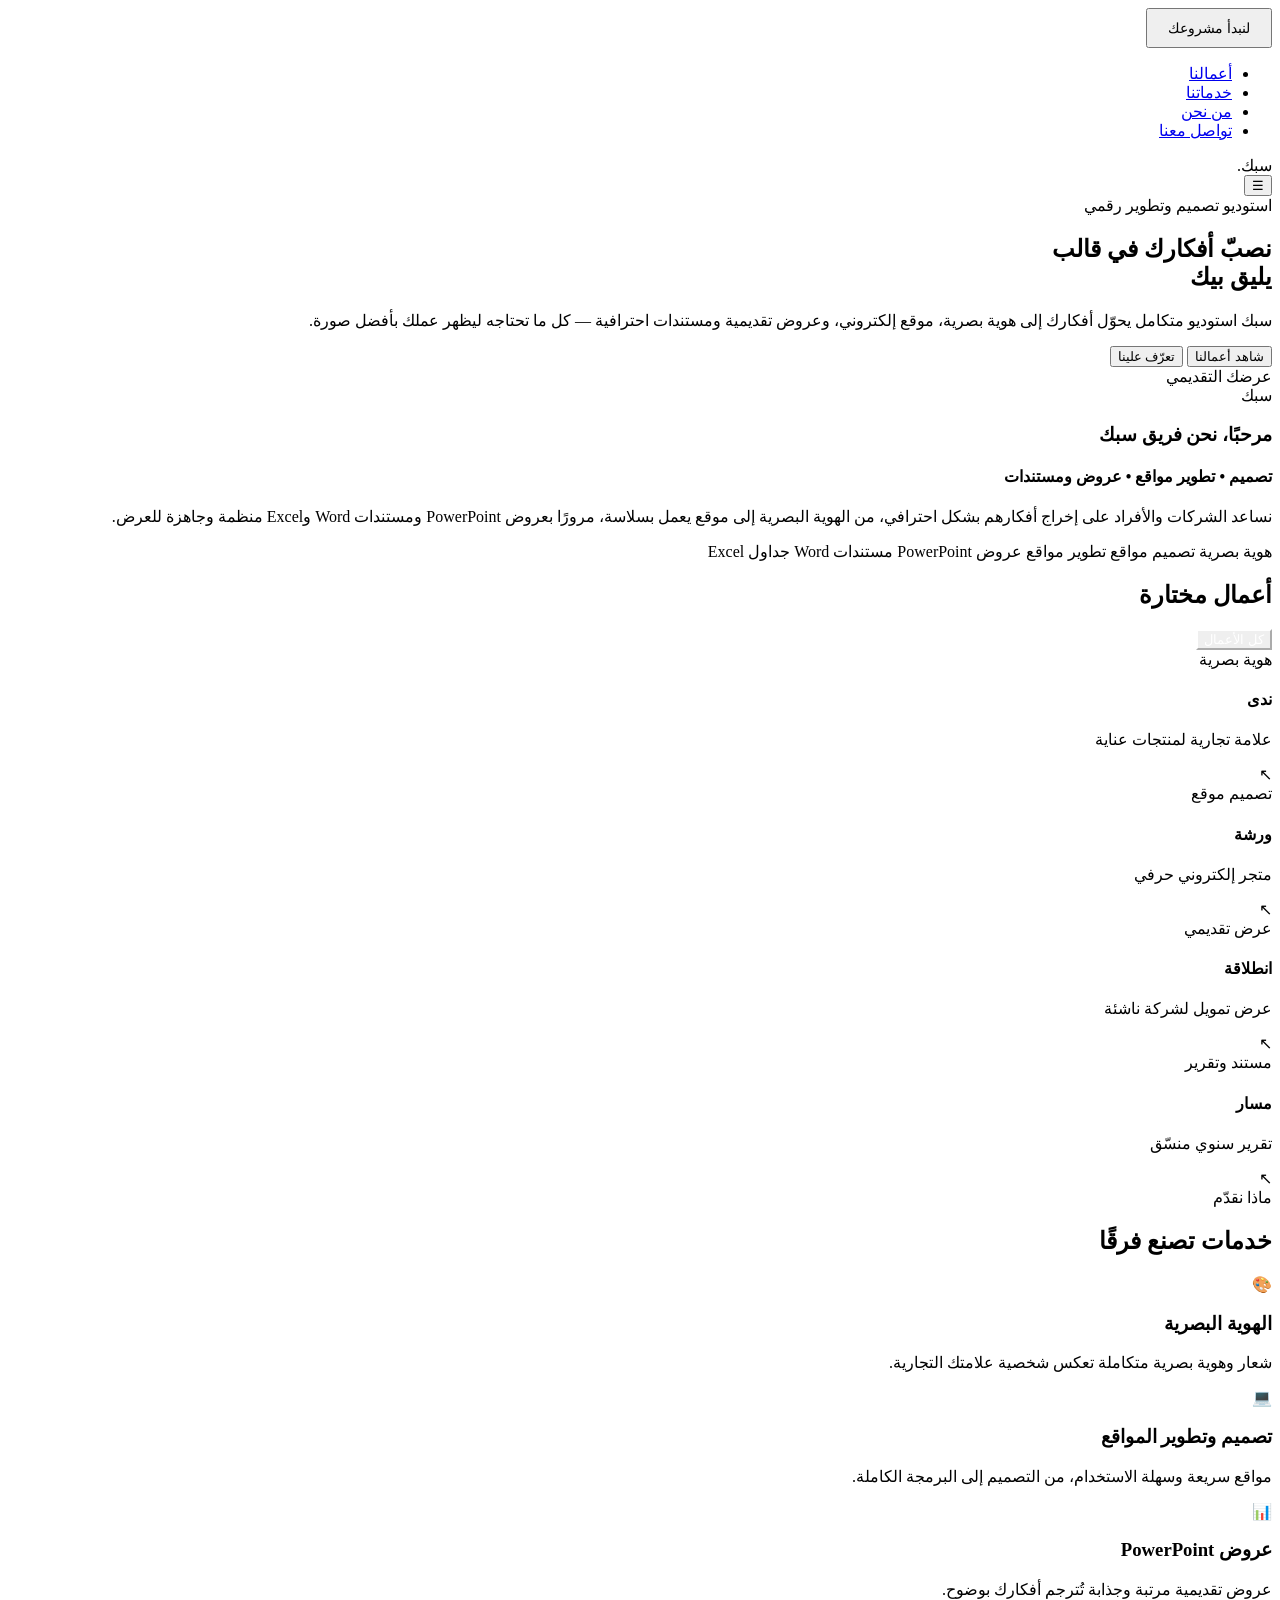
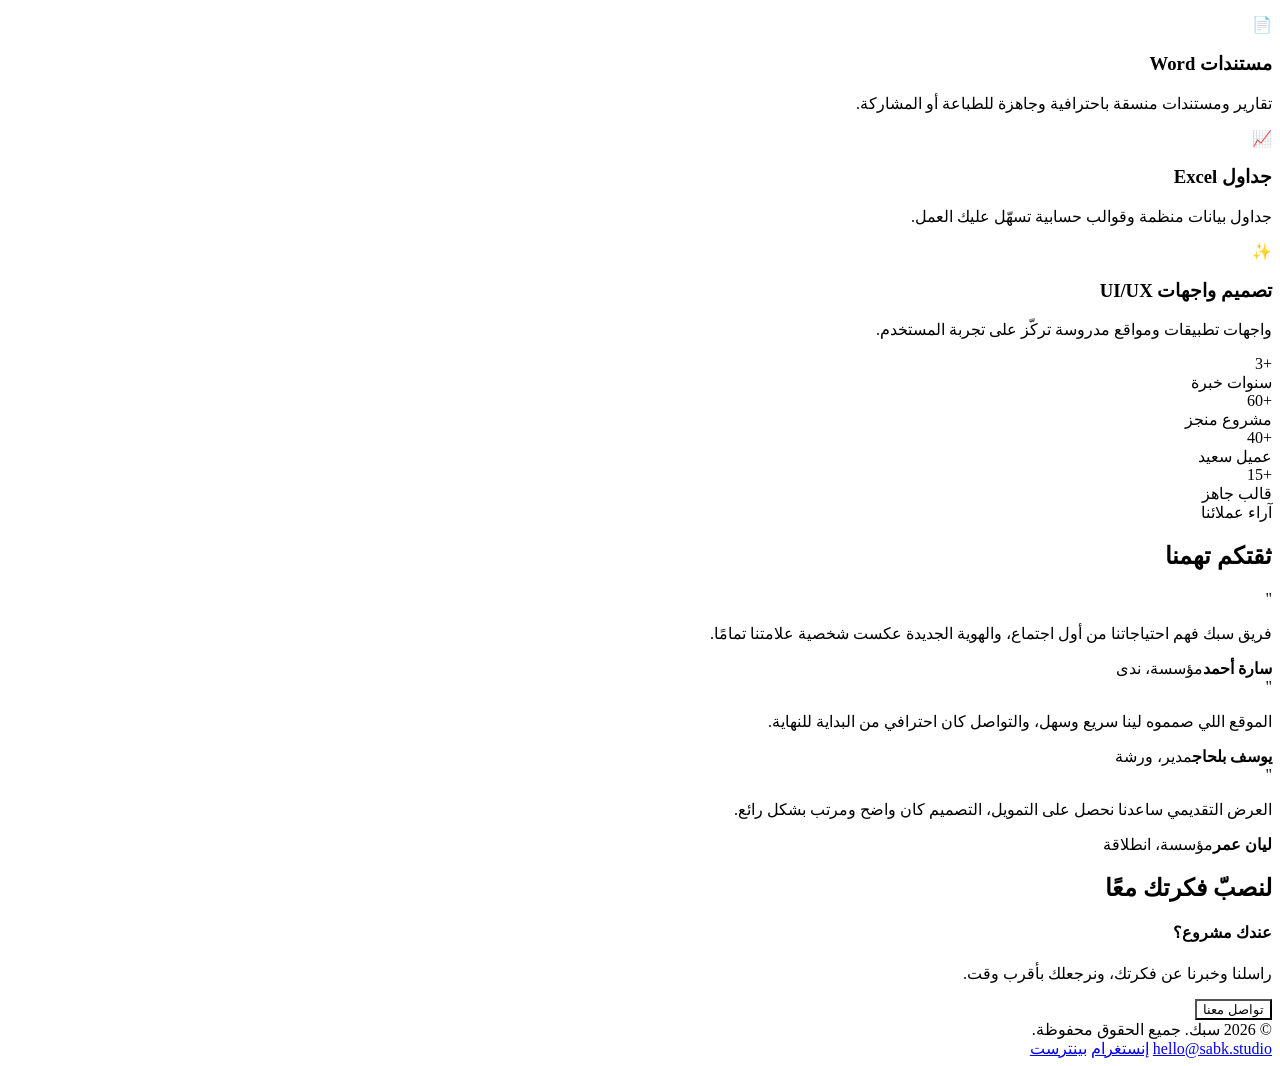
==== SABK_Website/index.html @ c0494e37 "DANA DANAAA DAYNIIIIII" ====
<!DOCTYPE html>
<html lang="ar" dir="rtl">

<head>
  <meta charset="UTF-8">
  <meta name="viewport" content="width=device-width, initial-scale=1.0">
  <title>سبك | استوديو تصميم وتطوير</title>
  <link rel="preconnect" href="https://fonts.googleapis.com">
  <link rel="preconnect" href="https://fonts.gstatic.com" crossorigin>
  <link
    href="https://fonts.googleapis.com/css2?family=Changa:wght@500;600;700;800&family=Cairo:wght@300;400;500;600;700&display=swap"
    rel="stylesheet">

</head>

<body>

  <header>
    <nav>
      <button class="cta-btn" style="font-size:.85rem;padding:10px 20px;">لنبدأ مشروعك</button>
      <ul class="nav-links">
        <li><a href="#work">أعمالنا</a></li>
        <li><a href="#services">خدماتنا</a></li>
        <li><a href="#about">من نحن</a></li>
        <li><a href="#contact">تواصل معنا</a></li>
      </ul>
      <div class="logo">سبك<span>.</span></div>
      <button class="menu-toggle">☰</button>
    </nav>
  </header>

  <section class="hero">
    <div class="blob-pink"></div>
    <div class="blob-peach"></div>
    <div class="wrap hero-grid">
      <div>
        <span class="eyebrow-badge">استوديو تصميم وتطوير رقمي</span>
        <h1>نصبّ أفكارك في <span class="accent">قالب</span><br>يليق <span class="script">بيك</span></h1>
        <p class="lead">سبك استوديو متكامل يحوّل أفكارك إلى هوية بصرية، موقع إلكتروني، وعروض تقديمية ومستندات احترافية —
          كل ما تحتاجه ليظهر عملك بأفضل صورة.</p>
        <div class="hero-actions">
          <button class="cta-btn">شاهد أعمالنا</button>
          <button class="cta-btn outline">تعرّف علينا</button>
        </div>
      </div>
      <div class="hero-visual">
        <div class="stage-blob"></div>
        <div class="mock-card mock-web">
          <div class="bar"><span></span><span></span><span></span></div>
          <div class="line w1"></div>
          <div class="line w2"></div>
          <div class="block"></div>
        </div>
        <div class="mock-card mock-ppt">
          <div class="top"></div>
          <div class="body">
            <div class="title">عرضك التقديمي</div>
            <div class="dot-row"><span></span><span></span><span></span></div>
          </div>
        </div>
        <div class="mock-card mock-doc">
          <div class="icon"></div>
          <div class="line" style="width:90%"></div>
          <div class="line" style="width:60%"></div>
          <div class="line" style="width:75%"></div>
        </div>
      </div>
    </div>
  </section>

  <div class="wrap">
    <div class="intro" id="about">
      <div class="intro-visual"><span class="word">سبك</span></div>
      <div class="intro-content">
        <h3>مرحبًا، نحن فريق سبك</h3>
        <h4>تصميم • تطوير مواقع • عروض ومستندات</h4>
        <p>نساعد الشركات والأفراد على إخراج أفكارهم بشكل احترافي، من الهوية البصرية إلى موقع يعمل بسلاسة، مرورًا بعروض
          PowerPoint ومستندات Word وExcel منظمة وجاهزة للعرض.</p>
        <div class="service-tags">
          <span>هوية بصرية</span>
          <span>تصميم مواقع</span>
          <span>تطوير مواقع</span>
          <span>عروض PowerPoint</span>
          <span>مستندات Word</span>
          <span>جداول Excel</span>
        </div>
      </div>
    </div>
  </div>

  <section class="wrap" id="work">
    <div class="work">
      <div class="work-head">
        <h2>أعمال مختارة</h2>
        <button class="cta-btn outline" style="border-color:#fff;color:#fff;">كل الأعمال</button>
      </div>
      <div class="work-grid">
        <div class="work-card">
          <div class="swatch s1"></div>
          <span class="tag">هوية بصرية</span>
          <h4>ندى</h4>
          <p>علامة تجارية لمنتجات عناية</p>
          <div class="arrow-btn">↖</div>
        </div>
        <div class="work-card">
          <div class="swatch s2"></div>
          <span class="tag">تصميم موقع</span>
          <h4>ورشة</h4>
          <p>متجر إلكتروني حرفي</p>
          <div class="arrow-btn">↖</div>
        </div>
        <div class="work-card">
          <div class="swatch s3"></div>
          <span class="tag">عرض تقديمي</span>
          <h4>انطلاقة</h4>
          <p>عرض تمويل لشركة ناشئة</p>
          <div class="arrow-btn">↖</div>
        </div>
        <div class="work-card">
          <div class="swatch s4"></div>
          <span class="tag">مستند وتقرير</span>
          <h4>مسار</h4>
          <p>تقرير سنوي منسّق</p>
          <div class="arrow-btn">↖</div>
        </div>
      </div>
    </div>
  </section>

  <section class="services wrap" id="services">
    <div class="section-head">
      <span class="kicker">ماذا نقدّم</span>
      <h2>خدمات تصنع فرقًا</h2>
    </div>
    <div class="services-grid">
      <div class="service-card">
        <div class="service-icon">🎨</div>
        <h3>الهوية البصرية</h3>
        <p>شعار وهوية بصرية متكاملة تعكس شخصية علامتك التجارية.</p>
      </div>
      <div class="service-card">
        <div class="service-icon">💻</div>
        <h3>تصميم وتطوير المواقع</h3>
        <p>مواقع سريعة وسهلة الاستخدام، من التصميم إلى البرمجة الكاملة.</p>
      </div>
      <div class="service-card">
        <div class="service-icon">📊</div>
        <h3>عروض PowerPoint</h3>
        <p>عروض تقديمية مرتبة وجذابة تُترجم أفكارك بوضوح.</p>
      </div>
      <div class="service-card">
        <div class="service-icon">📄</div>
        <h3>مستندات Word</h3>
        <p>تقارير ومستندات منسقة باحترافية وجاهزة للطباعة أو المشاركة.</p>
      </div>
      <div class="service-card">
        <div class="service-icon">📈</div>
        <h3>جداول Excel</h3>
        <p>جداول بيانات منظمة وقوالب حسابية تسهّل عليك العمل.</p>
      </div>
      <div class="service-card">
        <div class="service-icon">✨</div>
        <h3>تصميم واجهات UI/UX</h3>
        <p>واجهات تطبيقات ومواقع مدروسة تركّز على تجربة المستخدم.</p>
      </div>
    </div>
  </section>

  <section class="stats wrap">
    <div class="stats-grid">
      <div class="stat-box">
        <div class="num">+3</div>
        <div class="label">سنوات خبرة</div>
      </div>
      <div class="stat-box">
        <div class="num">+60</div>
        <div class="label">مشروع منجز</div>
      </div>
      <div class="stat-box">
        <div class="num">+40</div>
        <div class="label">عميل سعيد</div>
      </div>
      <div class="stat-box">
        <div class="num">+15</div>
        <div class="label">قالب جاهز</div>
      </div>
    </div>
  </section>

  <section class="testimonials wrap">
    <div class="section-head">
      <span class="kicker">آراء عملائنا</span>
      <h2>ثقتكم تهمنا</h2>
    </div>
    <div class="test-grid">
      <div class="test-card">
        <div class="quote-mark">"</div>
        <p>فريق سبك فهم احتياجاتنا من أول اجتماع، والهوية الجديدة عكست شخصية علامتنا تمامًا.</p>
        <div class="test-person">
          <div class="test-avatar" style="background:var(--peach);"></div>
          <div><strong>سارة أحمد</strong><span>مؤسسة، ندى</span></div>
        </div>
      </div>
      <div class="test-card">
        <div class="quote-mark">"</div>
        <p>الموقع اللي صمموه لينا سريع وسهل، والتواصل كان احترافي من البداية للنهاية.</p>
        <div class="test-person">
          <div class="test-avatar" style="background:var(--pink-soft);"></div>
          <div><strong>يوسف بلحاج</strong><span>مدير، ورشة</span></div>
        </div>
      </div>
      <div class="test-card">
        <div class="quote-mark">"</div>
        <p>العرض التقديمي ساعدنا نحصل على التمويل، التصميم كان واضح ومرتب بشكل رائع.</p>
        <div class="test-person">
          <div class="test-avatar" style="background:var(--peach);"></div>
          <div><strong>ليان عمر</strong><span>مؤسسة، انطلاقة</span></div>
        </div>
      </div>
    </div>
  </section>

  <footer id="contact">
    <div class="footer-top">
      <h2>لنصبّ فكرتك <span class="script">معًا</span></h2>
      <div class="footer-form">
        <h4>عندك مشروع؟</h4>
        <p>راسلنا وخبرنا عن فكرتك، ونرجعلك بأقرب وقت.</p>
        <button class="cta-btn" style="background:#fff;color:var(--pink);">تواصل معنا</button>
      </div>
    </div>
    <div class="footer-bottom">
      <span>© 2026 سبك. جميع الحقوق محفوظة.</span>
      <div class="footer-links">
        <a href="#">hello@sabk.studio</a>
        <a href="#">إنستغرام</a>
        <a href="#">بينترست</a>
      </div>
    </div>
  </footer>

</body>

</html>
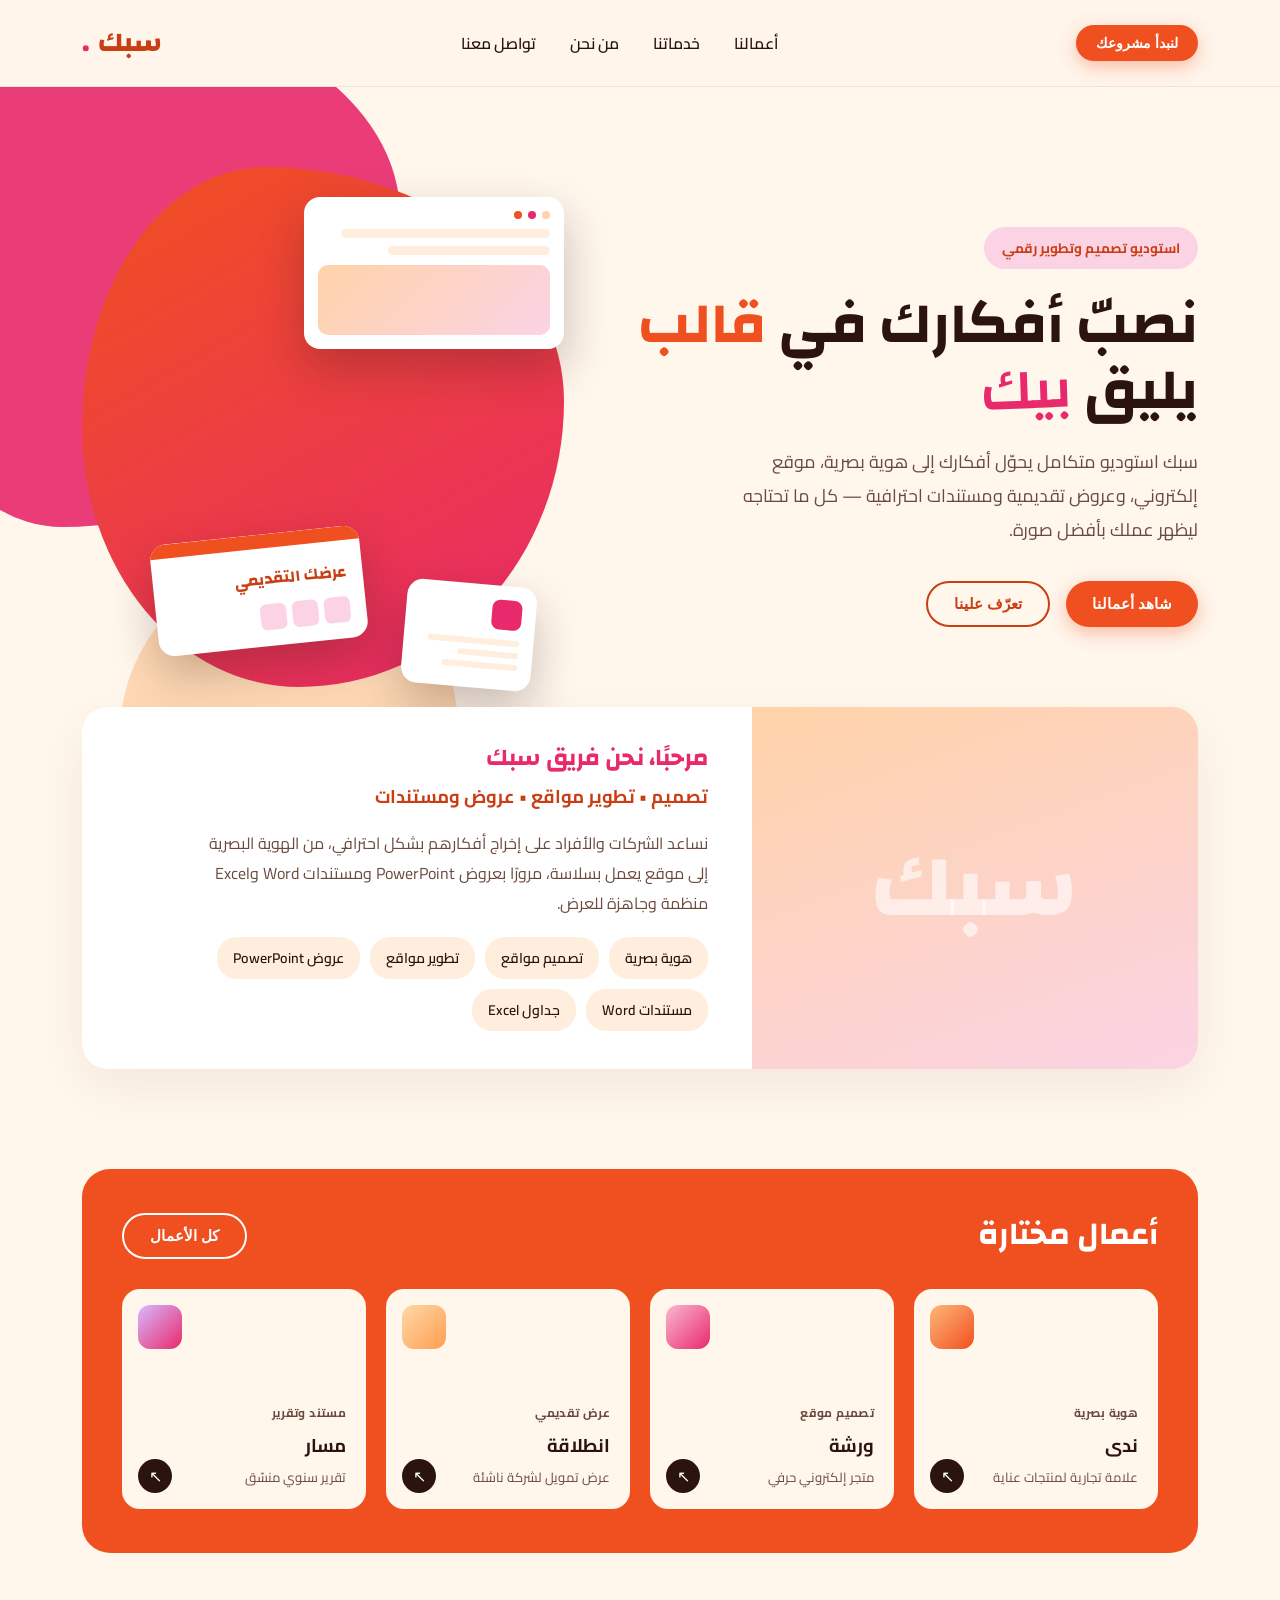
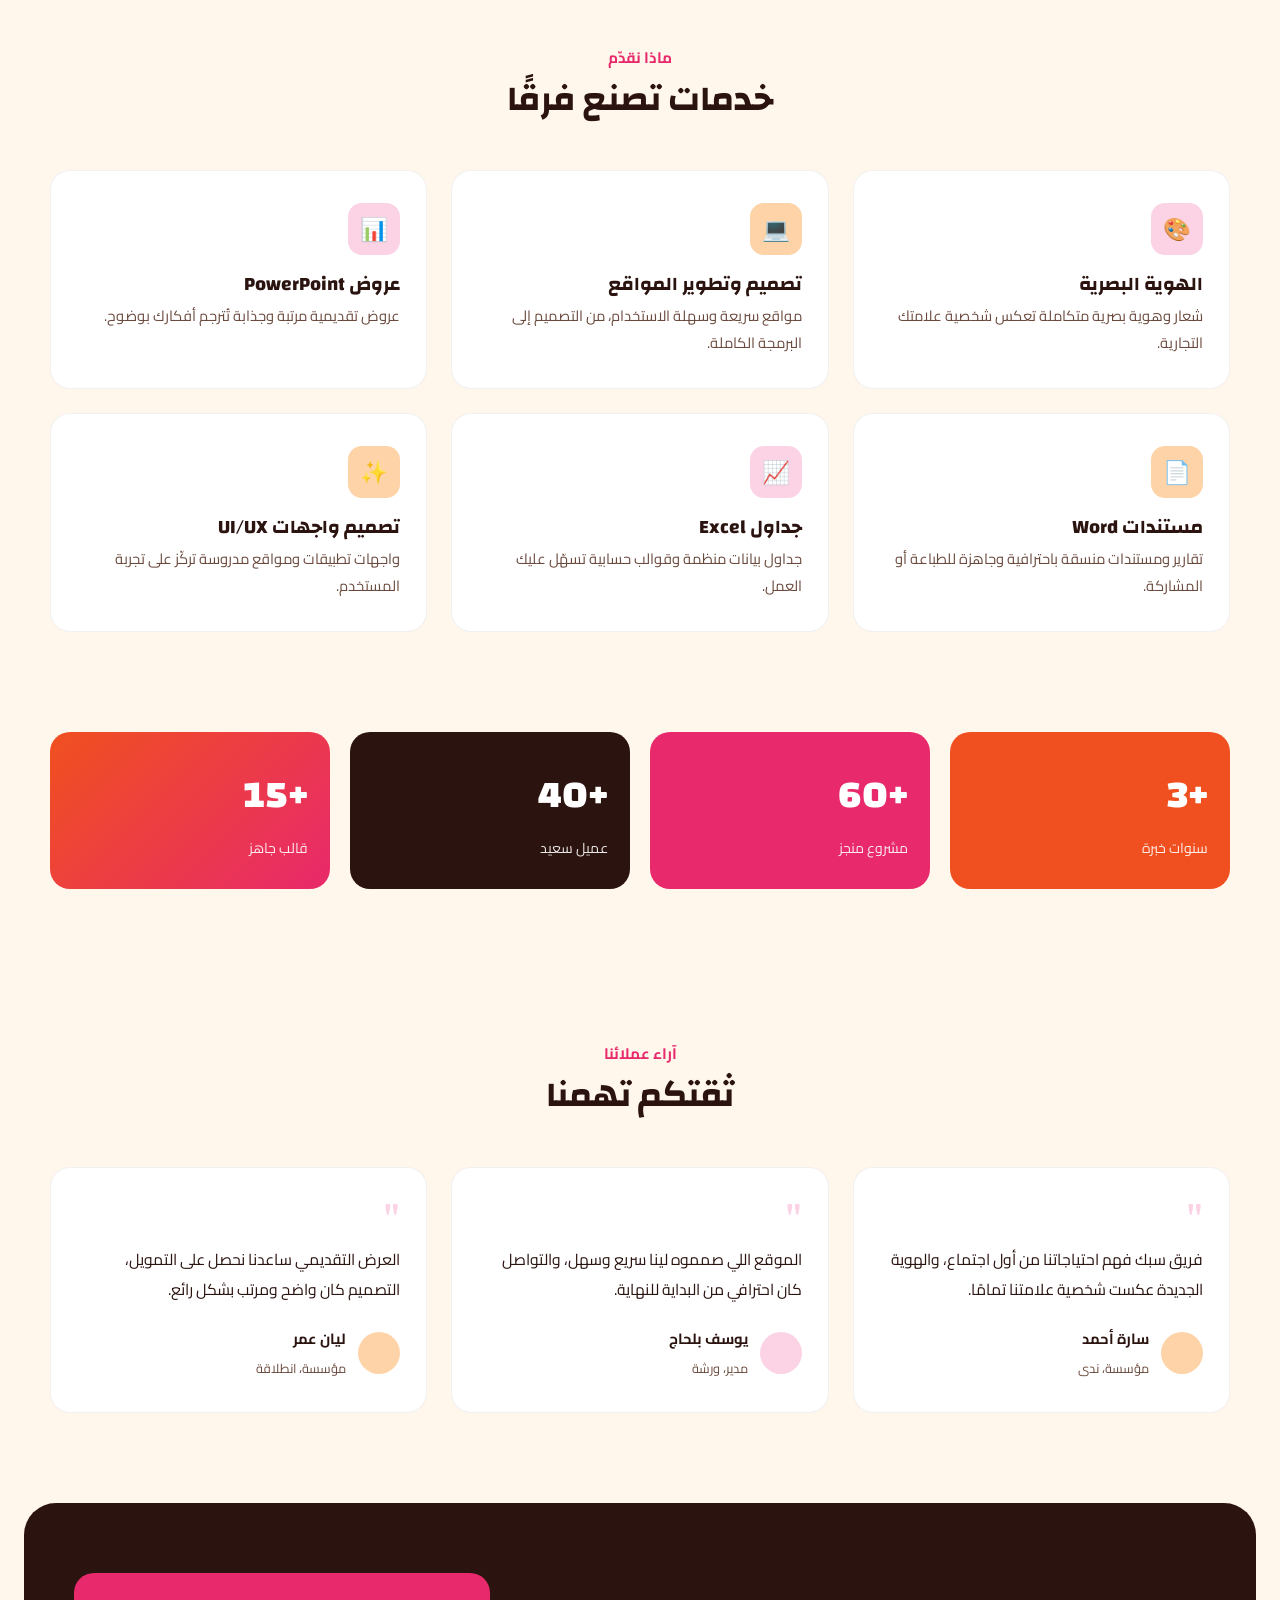
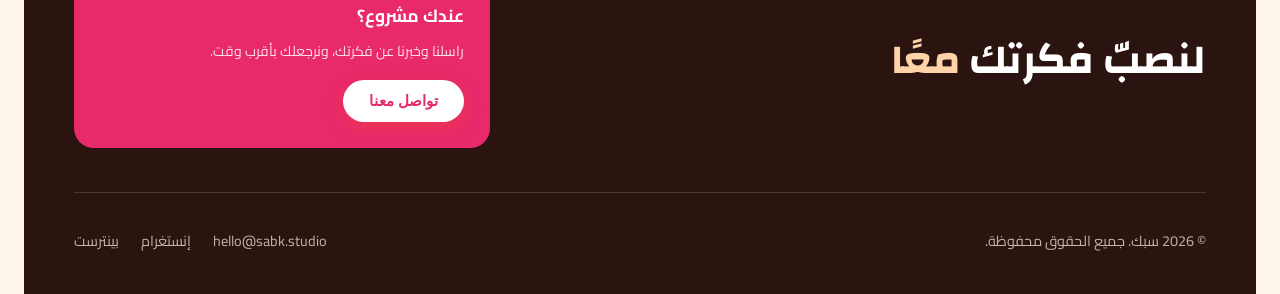
==== commit 2c8855d1: "AW HOWA A RAYAN EBDAY AKHDMI BRK" ====
--- a/SABK_Website/index.html
+++ b/SABK_Website/index.html
@@ -7,6 +7,7 @@
   <title>سبك | استوديو تصميم وتطوير</title>
   <link rel="preconnect" href="https://fonts.googleapis.com">
   <link rel="preconnect" href="https://fonts.gstatic.com" crossorigin>
+  <link rel="stylesheet" href="styles.css">
   <link
     href="https://fonts.googleapis.com/css2?family=Changa:wght@500;600;700;800&family=Cairo:wght@300;400;500;600;700&display=swap"
     rel="stylesheet">
@@ -17,7 +18,7 @@
 
   <header>
     <nav>
-      <button class="cta-btn" style="font-size:.85rem;padding:10px 20px;">لنبدأ مشروعك</button>
+      <a href="ibda_mashro3ek.html"><button class="cta-btn" style="font-size:.85rem;padding:10px 20px;">لنبدأ مشروعك</button></a>
       <ul class="nav-links">
         <li><a href="#work">أعمالنا</a></li>
         <li><a href="#services">خدماتنا</a></li>
@@ -28,6 +29,8 @@
       <button class="menu-toggle">☰</button>
     </nav>
   </header>
+
+  <!-- <div id="header-placeholder"></div> -->
 
   <section class="hero">
     <div class="blob-pink"></div>
@@ -239,6 +242,20 @@
     </div>
   </footer>
 
+  <!-- <script>
+    function loadHTML(placeholderId, file) {
+      fetch(file)
+        .then(res => res.text())
+        .then(data => {
+          document.getElementById(placeholderId).outerHTML = data;
+        })
+        .catch(err => console.error(`Error loading ${file}:`, err));
+    }
+
+    loadHTML("header-placeholder", "homepage/header.html");
+    loadHTML("footer-placeholder", "homepage/footer.html");
+  </script> -->
+
 </body>
 
 </html>
--- a/SABK_Website/styles.css
+++ b/SABK_Website/styles.css
@@ -0,0 +1,831 @@
+:root {
+    --cream: #FFF6EC;
+    --cream-2: #FFEEDD;
+    --orange: #F0501F;
+    --orange-deep: #C93E14;
+    --pink: #E8296B;
+    --pink-soft: #FBD3E4;
+    --peach: #FFD3A8;
+    --ink: #2B1410;
+    --ink-soft: #6B4A3E;
+}
+
+* {
+    margin: 0;
+    padding: 0;
+    box-sizing: border-box;
+}
+
+html {
+    scroll-behavior: smooth;
+}
+
+body {
+    background: var(--cream);
+    color: var(--ink);
+    font-family: 'Cairo', sans-serif;
+    overflow-x: hidden;
+}
+
+h1,
+h2,
+h3,
+.display {
+    font-family: 'Changa', sans-serif;
+    font-weight: 700;
+    line-height: 1.15;
+}
+
+a {
+    text-decoration: none;
+    color: inherit;
+}
+
+ul {
+    list-style: none;
+}
+
+img {
+    max-width: 100%;
+    display: block;
+}
+
+.wrap {
+    max-width: 1180px;
+    margin: 0 auto;
+    padding: 0 32px;
+}
+
+/* ---------- NAV ---------- */
+header {
+    position: sticky;
+    top: 0;
+    z-index: 50;
+    background: rgba(255, 246, 236, .9);
+    backdrop-filter: blur(8px);
+    border-bottom: 1px solid rgba(43, 20, 16, .08);
+}
+
+nav {
+    display: flex;
+    align-items: center;
+    justify-content: space-between;
+    padding: 18px 32px;
+    max-width: 1180px;
+    margin: 0 auto;
+}
+
+.logo {
+    font-family: 'Changa', sans-serif;
+    font-weight: 800;
+    font-size: 1.7rem;
+    color: var(--orange-deep);
+    display: flex;
+    align-items: center;
+    gap: 8px;
+}
+
+.logo span {
+    color: var(--pink);
+}
+
+.nav-links {
+    display: flex;
+    gap: 34px;
+    font-weight: 600;
+    font-size: .98rem;
+}
+
+.nav-links a {
+    position: relative;
+    padding: 4px 0;
+    transition: color .2s;
+}
+
+.nav-links a:hover {
+    color: var(--orange);
+}
+
+.cta-btn {
+    background: var(--orange);
+    color: #fff;
+    padding: 12px 26px;
+    border-radius: 40px;
+    font-weight: 700;
+    font-size: .95rem;
+    border: none;
+    cursor: pointer;
+    box-shadow: 0 6px 18px rgba(240, 80, 31, .35);
+    transition: transform .2s, box-shadow .2s;
+}
+
+.cta-btn:hover {
+    transform: translateY(-2px);
+    box-shadow: 0 10px 22px rgba(240, 80, 31, .45);
+}
+
+.cta-btn.outline {
+    background: transparent;
+    color: var(--orange-deep);
+    border: 2px solid var(--orange-deep);
+    box-shadow: none;
+}
+
+.menu-toggle {
+    display: none;
+    background: none;
+    border: none;
+    font-size: 1.6rem;
+    cursor: pointer;
+    color: var(--ink);
+}
+
+/* ---------- HERO ---------- */
+.hero {
+    position: relative;
+    padding: 80px 0 60px;
+    overflow: hidden;
+}
+
+.blob-pink {
+    position: absolute;
+    left: -120px;
+    top: -80px;
+    width: 520px;
+    height: 520px;
+    background: var(--pink);
+    border-radius: 42% 58% 65% 35% / 45% 40% 60% 55%;
+    opacity: .9;
+    z-index: 0;
+}
+
+.blob-peach {
+    position: absolute;
+    left: 120px;
+    bottom: -140px;
+    width: 340px;
+    height: 340px;
+    background: var(--peach);
+    border-radius: 60% 40% 38% 62% / 55% 60% 40% 45%;
+    opacity: .8;
+    z-index: 0;
+}
+
+.hero-grid {
+    position: relative;
+    z-index: 2;
+    display: grid;
+    grid-template-columns: 1.15fr .95fr;
+    gap: 50px;
+    align-items: center;
+}
+
+.eyebrow-badge {
+    display: inline-flex;
+    align-items: center;
+    gap: 8px;
+    background: var(--pink-soft);
+    color: var(--orange-deep);
+    padding: 8px 18px;
+    border-radius: 30px;
+    font-weight: 700;
+    font-size: .85rem;
+    margin-bottom: 22px;
+}
+
+.hero h1 {
+    font-size: 3.6rem;
+    color: var(--ink);
+}
+
+.hero h1 .accent {
+    color: var(--orange);
+}
+
+.hero h1 .script {
+    color: var(--pink);
+    font-family: 'Changa', sans-serif;
+    font-weight: 600;
+    display: inline-block;
+    transform: rotate(-2deg);
+}
+
+.hero p.lead {
+    margin-top: 22px;
+    font-size: 1.12rem;
+    color: var(--ink-soft);
+    max-width: 480px;
+    line-height: 1.9;
+}
+
+.hero-actions {
+    display: flex;
+    gap: 16px;
+    margin-top: 34px;
+}
+
+.hero-visual {
+    position: relative;
+    height: 520px;
+}
+
+.stage-blob {
+    position: absolute;
+    inset: 0;
+    background: linear-gradient(150deg, var(--orange) 0%, var(--pink) 100%);
+    border-radius: 38% 62% 55% 45% / 50% 45% 55% 50%;
+}
+
+.mock-card {
+    position: absolute;
+    background: #fff;
+    border-radius: 16px;
+    box-shadow: 0 20px 45px rgba(43, 20, 16, .25);
+    overflow: hidden;
+}
+
+.mock-web {
+    width: 260px;
+    top: 30px;
+    right: 0px;
+    z-index: 3;
+    padding: 14px;
+}
+
+.mock-web .bar {
+    display: flex;
+    gap: 6px;
+    margin-bottom: 10px;
+}
+
+.mock-web .bar span {
+    width: 8px;
+    height: 8px;
+    border-radius: 50%;
+    background: var(--peach);
+}
+
+.mock-web .bar span:nth-child(2) {
+    background: var(--pink);
+}
+
+.mock-web .bar span:nth-child(3) {
+    background: var(--orange);
+}
+
+.mock-web .line {
+    height: 9px;
+    background: var(--cream-2);
+    border-radius: 5px;
+    margin-bottom: 8px;
+}
+
+.mock-web .line.w1 {
+    width: 90%;
+}
+
+.mock-web .line.w2 {
+    width: 70%;
+}
+
+.mock-web .block {
+    height: 70px;
+    border-radius: 10px;
+    background: linear-gradient(135deg, var(--peach), var(--pink-soft));
+    margin-top: 10px;
+}
+
+.mock-ppt {
+    width: 210px;
+    bottom: 40px;
+    right: 200px;
+    z-index: 4;
+    padding: 0;
+    transform: rotate(-6deg);
+}
+
+.mock-ppt .top {
+    background: var(--orange);
+    height: 14px;
+}
+
+.mock-ppt .body {
+    padding: 16px;
+}
+
+.mock-ppt .title {
+    font-family: 'Changa', sans-serif;
+    font-weight: 700;
+    font-size: 1rem;
+    color: var(--orange-deep);
+    margin-bottom: 8px;
+}
+
+.mock-ppt .dot-row {
+    display: flex;
+    gap: 6px;
+    margin-top: 10px;
+}
+
+.mock-ppt .dot-row span {
+    width: 26px;
+    height: 26px;
+    border-radius: 6px;
+    background: var(--pink-soft);
+}
+
+.mock-doc {
+    width: 130px;
+    bottom: 0px;
+    right: 30px;
+    z-index: 5;
+    padding: 14px;
+    transform: rotate(5deg);
+}
+
+.mock-doc .icon {
+    width: 30px;
+    height: 30px;
+    border-radius: 8px;
+    background: var(--pink);
+    margin-bottom: 10px;
+}
+
+.mock-doc .line {
+    height: 6px;
+    background: var(--cream-2);
+    border-radius: 4px;
+    margin-bottom: 6px;
+}
+
+.flower {
+    position: absolute;
+    width: 46px;
+    height: 46px;
+    z-index: 5;
+}
+
+/* ---------- INTRO STRIP ---------- */
+.intro {
+    background: #fff;
+    border-radius: 26px;
+    margin: 0 32px;
+    max-width: 1116px;
+    margin-inline: auto;
+    display: grid;
+    grid-template-columns: .8fr 1.2fr;
+    overflow: hidden;
+    box-shadow: 0 18px 50px rgba(43, 20, 16, .06);
+    position: relative;
+    z-index: 3;
+    top: -40px;
+}
+
+.intro-visual {
+    background: linear-gradient(160deg, var(--peach), var(--pink-soft));
+    padding: 34px;
+    display: flex;
+    align-items: center;
+    justify-content: center;
+}
+
+.intro-visual .word {
+    font-family: 'Changa', sans-serif;
+    font-size: 5.5rem;
+    font-weight: 800;
+    color: rgba(255, 255, 255, .6);
+}
+
+.intro-content {
+    padding: 38px 44px;
+}
+
+.intro-content h3 {
+    color: var(--pink);
+    font-size: 1.5rem;
+    margin-bottom: 6px;
+}
+
+.intro-content h4 {
+    color: var(--orange-deep);
+    font-size: 1.15rem;
+    margin-bottom: 14px;
+}
+
+.intro-content p {
+    color: var(--ink-soft);
+    line-height: 1.9;
+    max-width: 520px;
+    margin-bottom: 18px;
+}
+
+.service-tags {
+    display: flex;
+    flex-wrap: wrap;
+    gap: 10px;
+}
+
+.service-tags span {
+    background: var(--cream-2);
+    padding: 8px 16px;
+    border-radius: 20px;
+    font-size: .88rem;
+    font-weight: 600;
+    color: var(--ink);
+}
+
+/* ---------- WORK ---------- */
+.work {
+    background: var(--orange);
+    border-radius: 28px;
+    margin: 60px 32px 0;
+    max-width: 1116px;
+    margin-inline: auto;
+    padding: 44px 40px;
+    position: relative;
+    z-index: 3;
+}
+
+.work-head {
+    display: flex;
+    justify-content: space-between;
+    align-items: center;
+    margin-bottom: 30px;
+}
+
+.work-head h2 {
+    color: #fff;
+    font-size: 2rem;
+}
+
+.work-grid {
+    display: grid;
+    grid-template-columns: repeat(4, 1fr);
+    gap: 20px;
+}
+
+.work-card {
+    background: var(--cream);
+    border-radius: 18px;
+    padding: 20px;
+    position: relative;
+    min-height: 220px;
+    display: flex;
+    flex-direction: column;
+    justify-content: flex-end;
+}
+
+.work-card .tag {
+    font-size: .75rem;
+    font-weight: 700;
+    color: var(--ink-soft);
+    text-transform: uppercase;
+    letter-spacing: .03em;
+}
+
+.work-card h4 {
+    font-size: 1.15rem;
+    margin: 4px 0 2px;
+    color: var(--ink);
+}
+
+.work-card p {
+    font-size: .82rem;
+    color: var(--ink-soft);
+}
+
+.work-card .swatch {
+    position: absolute;
+    top: 16px;
+    left: 16px;
+    width: 44px;
+    height: 44px;
+    border-radius: 12px;
+}
+
+.swatch.s1 {
+    background: linear-gradient(135deg, #FFB77A, #F0501F);
+}
+
+.swatch.s2 {
+    background: linear-gradient(135deg, #F9B8D0, #E8296B);
+}
+
+.swatch.s3 {
+    background: linear-gradient(135deg, #FFD8A8, #FF9E4F);
+}
+
+.swatch.s4 {
+    background: linear-gradient(135deg, #D9B8FF, #E8296B);
+}
+
+.arrow-btn {
+    position: absolute;
+    bottom: 16px;
+    left: 16px;
+    width: 34px;
+    height: 34px;
+    border-radius: 50%;
+    background: var(--ink);
+    color: #fff;
+    display: flex;
+    align-items: center;
+    justify-content: center;
+    font-size: 1rem;
+}
+
+/* ---------- SERVICES ---------- */
+.services {
+    padding: 90px 0 40px;
+}
+
+.section-head {
+    text-align: center;
+    max-width: 600px;
+    margin: 0 auto 50px;
+}
+
+.section-head .kicker {
+    color: var(--pink);
+    font-weight: 700;
+    font-size: .95rem;
+    margin-bottom: 8px;
+    display: block;
+}
+
+.section-head h2 {
+    font-size: 2.2rem;
+}
+
+.services-grid {
+    display: grid;
+    grid-template-columns: repeat(3, 1fr);
+    gap: 24px;
+}
+
+.service-card {
+    background: #fff;
+    border-radius: 20px;
+    padding: 32px 26px;
+    border: 1px solid rgba(43, 20, 16, .06);
+    transition: transform .25s, box-shadow .25s;
+}
+
+.service-card:hover {
+    transform: translateY(-6px);
+    box-shadow: 0 18px 34px rgba(43, 20, 16, .1);
+}
+
+.service-icon {
+    width: 52px;
+    height: 52px;
+    border-radius: 14px;
+    display: flex;
+    align-items: center;
+    justify-content: center;
+    font-size: 1.4rem;
+    margin-bottom: 18px;
+}
+
+.service-card:nth-child(1) .service-icon {
+    background: var(--pink-soft);
+}
+
+.service-card:nth-child(2) .service-icon {
+    background: var(--peach);
+}
+
+.service-card:nth-child(3) .service-icon {
+    background: var(--pink-soft);
+}
+
+.service-card:nth-child(4) .service-icon {
+    background: var(--peach);
+}
+
+.service-card:nth-child(5) .service-icon {
+    background: var(--pink-soft);
+}
+
+.service-card:nth-child(6) .service-icon {
+    background: var(--peach);
+}
+
+.service-card h3 {
+    font-size: 1.2rem;
+    margin-bottom: 8px;
+}
+
+.service-card p {
+    color: var(--ink-soft);
+    font-size: .92rem;
+    line-height: 1.8;
+}
+
+/* ---------- STATS ---------- */
+.stats {
+    padding: 60px 0;
+}
+
+.stats-grid {
+    display: grid;
+    grid-template-columns: repeat(4, 1fr);
+    gap: 20px;
+}
+
+.stat-box {
+    border-radius: 20px;
+    padding: 28px 22px;
+    color: #fff;
+}
+
+.stat-box .num {
+    font-family: 'Changa', sans-serif;
+    font-weight: 800;
+    font-size: 2.4rem;
+}
+
+.stat-box .label {
+    font-size: .88rem;
+    opacity: .9;
+    margin-top: 4px;
+}
+
+.stat-box:nth-child(1) {
+    background: var(--orange);
+}
+
+.stat-box:nth-child(2) {
+    background: var(--pink);
+}
+
+.stat-box:nth-child(3) {
+    background: var(--ink);
+}
+
+.stat-box:nth-child(4) {
+    background: linear-gradient(135deg, var(--orange), var(--pink));
+}
+
+/* ---------- TESTIMONIALS ---------- */
+.testimonials {
+    padding: 90px 0;
+}
+
+.test-grid {
+    display: grid;
+    grid-template-columns: repeat(3, 1fr);
+    gap: 24px;
+}
+
+.test-card {
+    background: #fff;
+    border-radius: 20px;
+    padding: 30px 26px;
+    position: relative;
+    border: 1px solid rgba(43, 20, 16, .06);
+}
+
+.test-card .quote-mark {
+    font-family: 'Changa', sans-serif;
+    font-size: 2.6rem;
+    color: var(--pink-soft);
+    line-height: 1;
+    margin-bottom: 6px;
+}
+
+.test-card p {
+    color: var(--ink);
+    line-height: 1.9;
+    margin-bottom: 20px;
+    font-size: .98rem;
+}
+
+.test-person {
+    display: flex;
+    align-items: center;
+    gap: 12px;
+}
+
+.test-avatar {
+    width: 42px;
+    height: 42px;
+    border-radius: 50%;
+}
+
+.test-person strong {
+    display: block;
+    font-size: .92rem;
+}
+
+.test-person span {
+    font-size: .8rem;
+    color: var(--ink-soft);
+}
+
+/* ---------- CTA / FOOTER ---------- */
+footer {
+    background: var(--ink);
+    color: var(--cream);
+    border-radius: 32px 32px 0 0;
+    margin: 0 24px;
+    padding: 70px 50px 40px;
+}
+
+.footer-top {
+    display: grid;
+    grid-template-columns: 1.3fr .8fr;
+    gap: 40px;
+    align-items: center;
+    border-bottom: 1px solid rgba(255, 246, 236, .15);
+    padding-bottom: 44px;
+    margin-bottom: 34px;
+}
+
+.footer-top h2 {
+    font-size: 2.6rem;
+    color: #fff;
+}
+
+.footer-top h2 .script {
+    color: var(--peach);
+}
+
+.footer-form {
+    background: var(--pink);
+    border-radius: 20px;
+    padding: 26px;
+}
+
+.footer-form h4 {
+    color: #fff;
+    font-size: 1.1rem;
+    margin-bottom: 6px;
+}
+
+.footer-form p {
+    color: rgba(255, 255, 255, .85);
+    font-size: .88rem;
+    margin-bottom: 16px;
+}
+
+.footer-bottom {
+    display: flex;
+    justify-content: space-between;
+    flex-wrap: wrap;
+    gap: 16px;
+    font-size: .9rem;
+    color: rgba(255, 246, 236, .7);
+}
+
+.footer-links {
+    display: flex;
+    gap: 22px;
+}
+
+@media(max-width:900px) {
+    .hero-grid {
+        grid-template-columns: 1fr;
+    }
+
+    .hero-visual {
+        height: 380px;
+        order: -1;
+    }
+
+    .intro {
+        grid-template-columns: 1fr;
+    }
+
+    .work-grid {
+        grid-template-columns: repeat(2, 1fr);
+    }
+
+    .services-grid {
+        grid-template-columns: repeat(2, 1fr);
+    }
+
+    .stats-grid {
+        grid-template-columns: repeat(2, 1fr);
+    }
+
+    .test-grid {
+        grid-template-columns: 1fr;
+    }
+
+    .footer-top {
+        grid-template-columns: 1fr;
+    }
+
+    .nav-links {
+        display: none;
+    }
+
+    .menu-toggle {
+        display: block;
+    }
+
+    .hero h1 {
+        font-size: 2.5rem;
+    }
+}
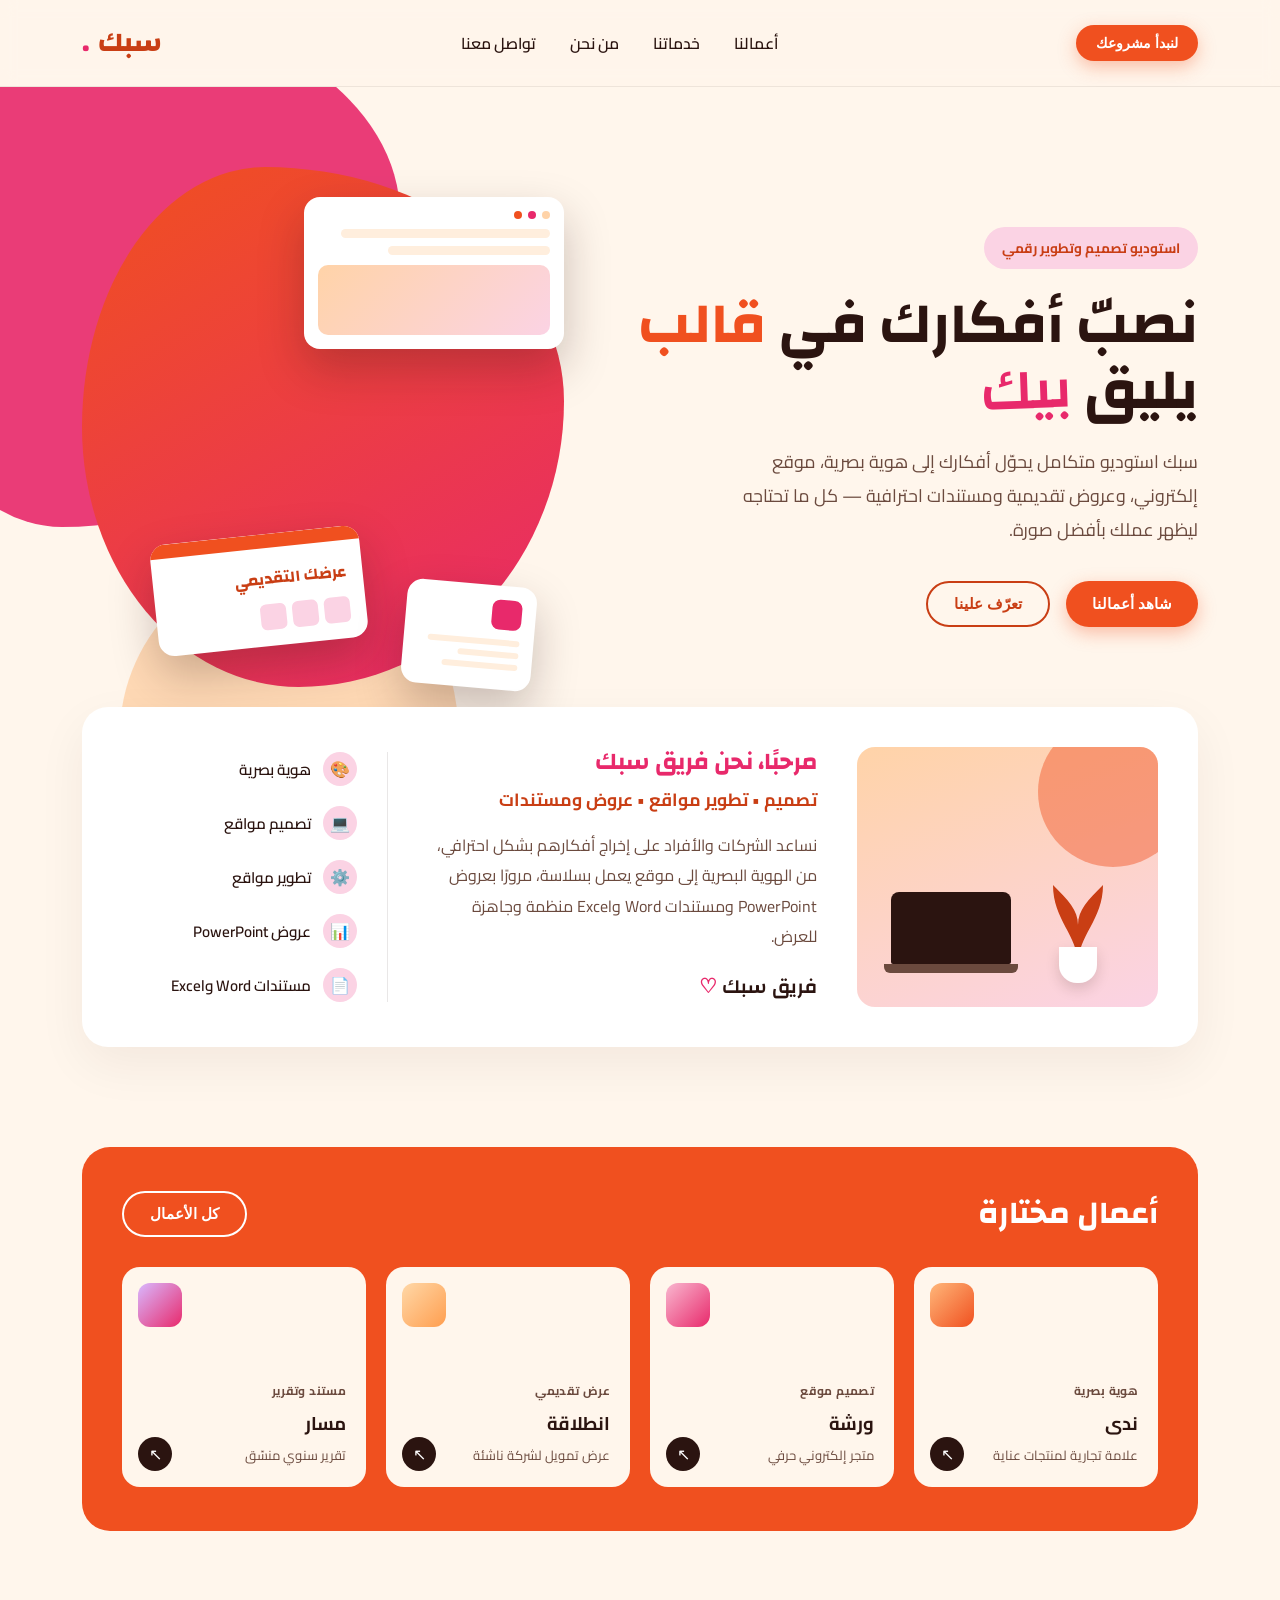
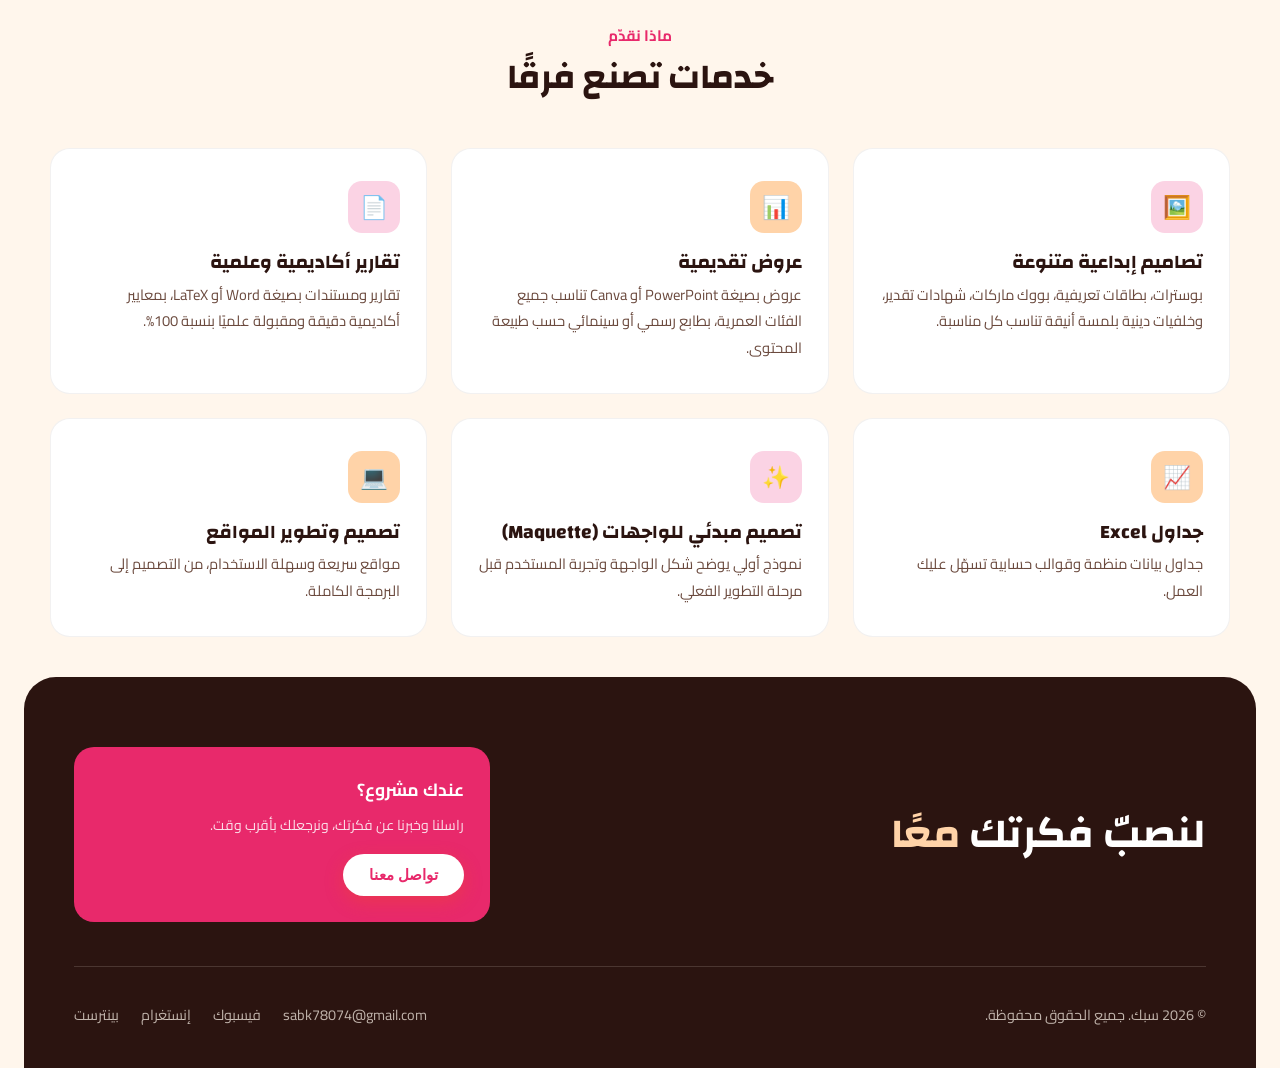
==== commit 294fd216: "add commade page" ====
--- a/SABK_Website/index.html
+++ b/SABK_Website/index.html
@@ -18,7 +18,8 @@
 
   <header>
     <nav>
-      <a href="ibda_mashro3ek.html"><button class="cta-btn" style="font-size:.85rem;padding:10px 20px;">لنبدأ مشروعك</button></a>
+      <a href="commande/commandepage.html"><button class="cta-btn" style="font-size:.85rem;padding:10px 20px;">لنبدأ
+          مشروعك</button></a>
       <ul class="nav-links">
         <li><a href="#work">أعمالنا</a></li>
         <li><a href="#services">خدماتنا</a></li>
@@ -72,22 +73,39 @@
   </section>
 
   <div class="wrap">
-    <div class="intro" id="about">
-      <div class="intro-visual"><span class="word">سبك</span></div>
-      <div class="intro-content">
+    <div class="about-card" id="about">
+
+      <div class="about-visual">
+        <div class="visual-shape"></div>
+        <div class="illus-laptop">
+          <div class="illus-screen"></div>
+          <div class="illus-base"></div>
+        </div>
+        <div class="illus-plant">
+          <svg class="illus-leaf" viewBox="0 0 60 100" xmlns="http://www.w3.org/2000/svg">
+            <path d="M30 100 C30 70 5 55 5 20 C20 35 30 45 30 60 C30 45 40 35 55 20 C55 55 30 70 30 100Z"
+              fill="var(--orange-deep)" />
+          </svg>
+          <div class="illus-pot"></div>
+        </div>
+      </div>
+
+      <div class="about-content">
         <h3>مرحبًا، نحن فريق سبك</h3>
         <h4>تصميم • تطوير مواقع • عروض ومستندات</h4>
         <p>نساعد الشركات والأفراد على إخراج أفكارهم بشكل احترافي، من الهوية البصرية إلى موقع يعمل بسلاسة، مرورًا بعروض
           PowerPoint ومستندات Word وExcel منظمة وجاهزة للعرض.</p>
-        <div class="service-tags">
-          <span>هوية بصرية</span>
-          <span>تصميم مواقع</span>
-          <span>تطوير مواقع</span>
-          <span>عروض PowerPoint</span>
-          <span>مستندات Word</span>
-          <span>جداول Excel</span>
-        </div>
-      </div>
+        <div class="about-signature">فريق سبك <span>♡</span></div>
+      </div>
+
+      <div class="about-list">
+        <div class="about-list-item"><span class="icon-badge">🎨</span> هوية بصرية</div>
+        <div class="about-list-item"><span class="icon-badge">💻</span> تصميم مواقع</div>
+        <div class="about-list-item"><span class="icon-badge">⚙️</span> تطوير مواقع</div>
+        <div class="about-list-item"><span class="icon-badge">📊</span> عروض PowerPoint</div>
+        <div class="about-list-item"><span class="icon-badge">📄</span> مستندات Word وExcel</div>
+      </div>
+
     </div>
   </div>
 
@@ -137,39 +155,40 @@
     </div>
     <div class="services-grid">
       <div class="service-card">
-        <div class="service-icon">🎨</div>
-        <h3>الهوية البصرية</h3>
-        <p>شعار وهوية بصرية متكاملة تعكس شخصية علامتك التجارية.</p>
+        <div class="service-icon">🖼️</div>
+        <h3>تصاميم إبداعية متنوعة</h3>
+        <p>بوسترات، بطاقات تعريفية، بووك ماركات، شهادات تقدير، وخلفيات دينية بلمسة أنيقة تناسب كل مناسبة.</p>
+      </div>
+      <div class="service-card">
+        <div class="service-icon">📊</div>
+        <h3>عروض تقديمية</h3>
+        <p>عروض بصيغة PowerPoint أو Canva تناسب جميع الفئات العمرية، بطابع رسمي أو سينمائي حسب طبيعة المحتوى.</p>
+      </div>
+      <div class="service-card">
+        <div class="service-icon">📄</div>
+        <h3>تقارير أكاديمية وعلمية</h3>
+        <p>تقارير ومستندات بصيغة Word أو LaTeX، بمعايير أكاديمية دقيقة ومقبولة علميًا بنسبة 100%.</p>
+      </div>
+      <div class="service-card">
+        <div class="service-icon">📈</div>
+        <h3>جداول Excel</h3>
+        <p>جداول بيانات منظمة وقوالب حسابية تسهّل عليك العمل.</p>
+      </div>
+      <div class="service-card">
+        <div class="service-icon">✨</div>
+        <h3>تصميم مبدئي للواجهات (Maquette)</h3>
+        <p>نموذج أولي يوضح شكل الواجهة وتجربة المستخدم قبل مرحلة التطوير الفعلي.</p>
       </div>
       <div class="service-card">
         <div class="service-icon">💻</div>
         <h3>تصميم وتطوير المواقع</h3>
         <p>مواقع سريعة وسهلة الاستخدام، من التصميم إلى البرمجة الكاملة.</p>
       </div>
-      <div class="service-card">
-        <div class="service-icon">📊</div>
-        <h3>عروض PowerPoint</h3>
-        <p>عروض تقديمية مرتبة وجذابة تُترجم أفكارك بوضوح.</p>
-      </div>
-      <div class="service-card">
-        <div class="service-icon">📄</div>
-        <h3>مستندات Word</h3>
-        <p>تقارير ومستندات منسقة باحترافية وجاهزة للطباعة أو المشاركة.</p>
-      </div>
-      <div class="service-card">
-        <div class="service-icon">📈</div>
-        <h3>جداول Excel</h3>
-        <p>جداول بيانات منظمة وقوالب حسابية تسهّل عليك العمل.</p>
-      </div>
-      <div class="service-card">
-        <div class="service-icon">✨</div>
-        <h3>تصميم واجهات UI/UX</h3>
-        <p>واجهات تطبيقات ومواقع مدروسة تركّز على تجربة المستخدم.</p>
-      </div>
+    </div>
     </div>
   </section>
 
-  <section class="stats wrap">
+  <!-- <section class="stats wrap">
     <div class="stats-grid">
       <div class="stat-box">
         <div class="num">+3</div>
@@ -188,40 +207,8 @@
         <div class="label">قالب جاهز</div>
       </div>
     </div>
-  </section>
-
-  <section class="testimonials wrap">
-    <div class="section-head">
-      <span class="kicker">آراء عملائنا</span>
-      <h2>ثقتكم تهمنا</h2>
-    </div>
-    <div class="test-grid">
-      <div class="test-card">
-        <div class="quote-mark">"</div>
-        <p>فريق سبك فهم احتياجاتنا من أول اجتماع، والهوية الجديدة عكست شخصية علامتنا تمامًا.</p>
-        <div class="test-person">
-          <div class="test-avatar" style="background:var(--peach);"></div>
-          <div><strong>سارة أحمد</strong><span>مؤسسة، ندى</span></div>
-        </div>
-      </div>
-      <div class="test-card">
-        <div class="quote-mark">"</div>
-        <p>الموقع اللي صمموه لينا سريع وسهل، والتواصل كان احترافي من البداية للنهاية.</p>
-        <div class="test-person">
-          <div class="test-avatar" style="background:var(--pink-soft);"></div>
-          <div><strong>يوسف بلحاج</strong><span>مدير، ورشة</span></div>
-        </div>
-      </div>
-      <div class="test-card">
-        <div class="quote-mark">"</div>
-        <p>العرض التقديمي ساعدنا نحصل على التمويل، التصميم كان واضح ومرتب بشكل رائع.</p>
-        <div class="test-person">
-          <div class="test-avatar" style="background:var(--peach);"></div>
-          <div><strong>ليان عمر</strong><span>مؤسسة، انطلاقة</span></div>
-        </div>
-      </div>
-    </div>
-  </section>
+  </section> -->
+
 
   <footer id="contact">
     <div class="footer-top">
@@ -235,7 +222,8 @@
     <div class="footer-bottom">
       <span>© 2026 سبك. جميع الحقوق محفوظة.</span>
       <div class="footer-links">
-        <a href="#">hello@sabk.studio</a>
+        <a href="mailto:sabk78074@gmail.com">sabk78074@gmail.com</a>
+        <a href="https://www.facebook.com/sabk.studio" target="_blank">فيسبوك</a>
         <a href="#">إنستغرام</a>
         <a href="#">بينترست</a>
       </div>
--- a/SABK_Website/styles.css
+++ b/SABK_Website/styles.css
@@ -54,6 +54,165 @@
     max-width: 1180px;
     margin: 0 auto;
     padding: 0 32px;
+}
+
+.about-card {
+    background: #fff;
+    border-radius: 26px;
+    padding: 40px;
+    display: grid;
+    grid-template-columns: .85fr 1.1fr .75fr;
+    gap: 40px;
+    align-items: center;
+    box-shadow: 0 18px 50px rgba(43, 20, 16, .06);
+    position: relative;
+    z-index: 3;
+    top: -40px;
+    max-width: 1116px;
+    margin-inline: auto;
+}
+
+/* visual (illustration instead of photo) */
+.about-visual {
+    position: relative;
+    height: 260px;
+    border-radius: 18px;
+    overflow: hidden;
+    background: linear-gradient(160deg, var(--peach), var(--pink-soft));
+}
+
+.visual-shape {
+    position: absolute;
+    top: -30px;
+    right: -30px;
+    width: 150px;
+    height: 150px;
+    background: var(--orange);
+    opacity: .45;
+    border-radius: 50%;
+}
+
+.illus-laptop {
+    position: absolute;
+    bottom: 34px;
+    left: 34px;
+    width: 120px;
+}
+
+.illus-screen {
+    width: 100%;
+    height: 72px;
+    background: var(--ink);
+    border-radius: 8px 8px 2px 2px;
+}
+
+.illus-base {
+    width: 112%;
+    margin-inline-start: -6%;
+    height: 9px;
+    background: var(--ink-soft);
+    border-radius: 0 0 6px 6px;
+}
+
+.illus-plant {
+    position: absolute;
+    bottom: 24px;
+    right: 48px;
+    display: flex;
+    flex-direction: column;
+    align-items: center;
+}
+
+.illus-leaf {
+    width: 64px;
+    height: 100px;
+    margin-bottom: -18px;
+}
+
+.illus-pot {
+    width: 38px;
+    height: 36px;
+    background: #fff;
+    border-radius: 0 0 18px 18px;
+    position: relative;
+    z-index: 2;
+    box-shadow: 0 6px 14px rgba(43, 20, 16, .15);
+}
+
+/* bio */
+.about-content h3 {
+    color: var(--pink);
+    font-size: 1.5rem;
+    margin-bottom: 6px;
+}
+
+.about-content h4 {
+    color: var(--orange-deep);
+    font-size: 1.1rem;
+    margin-bottom: 14px;
+}
+
+.about-content p {
+    color: var(--ink-soft);
+    line-height: 1.9;
+}
+
+.about-signature {
+    font-family: 'Changa', sans-serif;
+    font-weight: 600;
+    font-size: 1.25rem;
+    color: var(--ink);
+    margin-top: 16px;
+}
+
+.about-signature span {
+    color: var(--pink);
+}
+
+/* service list */
+.about-list {
+    display: flex;
+    flex-direction: column;
+    gap: 20px;
+    border-inline-start: 1px solid rgba(43, 20, 16, .1);
+    padding-inline-start: 30px;
+}
+
+.about-list-item {
+    display: flex;
+    align-items: center;
+    gap: 12px;
+    font-weight: 600;
+    font-size: .95rem;
+    color: var(--ink);
+}
+
+.icon-badge {
+    width: 34px;
+    height: 34px;
+    border-radius: 50%;
+    background: var(--pink-soft);
+    color: var(--orange-deep);
+    display: flex;
+    align-items: center;
+    justify-content: center;
+    font-size: 1rem;
+    flex-shrink: 0;
+}
+
+@media(max-width:900px) {
+    .about-card {
+        grid-template-columns: 1fr;
+        text-align: center;
+    }
+
+    .about-list {
+        border-inline-start: none;
+        border-top: 1px solid rgba(43, 20, 16, .1);
+        padding-inline-start: 0;
+        padding-top: 24px;
+        align-items: center;
+    }
 }
 
 /* ---------- NAV ---------- */
@@ -622,7 +781,7 @@
     line-height: 1.8;
 }
 
-/* ---------- STATS ---------- */
+/* ---------- STATS ----------
 .stats {
     padding: 60px 0;
 }
@@ -665,63 +824,8 @@
 
 .stat-box:nth-child(4) {
     background: linear-gradient(135deg, var(--orange), var(--pink));
-}
-
-/* ---------- TESTIMONIALS ---------- */
-.testimonials {
-    padding: 90px 0;
-}
-
-.test-grid {
-    display: grid;
-    grid-template-columns: repeat(3, 1fr);
-    gap: 24px;
-}
-
-.test-card {
-    background: #fff;
-    border-radius: 20px;
-    padding: 30px 26px;
-    position: relative;
-    border: 1px solid rgba(43, 20, 16, .06);
-}
-
-.test-card .quote-mark {
-    font-family: 'Changa', sans-serif;
-    font-size: 2.6rem;
-    color: var(--pink-soft);
-    line-height: 1;
-    margin-bottom: 6px;
-}
-
-.test-card p {
-    color: var(--ink);
-    line-height: 1.9;
-    margin-bottom: 20px;
-    font-size: .98rem;
-}
-
-.test-person {
-    display: flex;
-    align-items: center;
-    gap: 12px;
-}
-
-.test-avatar {
-    width: 42px;
-    height: 42px;
-    border-radius: 50%;
-}
-
-.test-person strong {
-    display: block;
-    font-size: .92rem;
-}
-
-.test-person span {
-    font-size: .8rem;
-    color: var(--ink-soft);
-}
+} */
+
 
 /* ---------- CTA / FOOTER ---------- */
 footer {
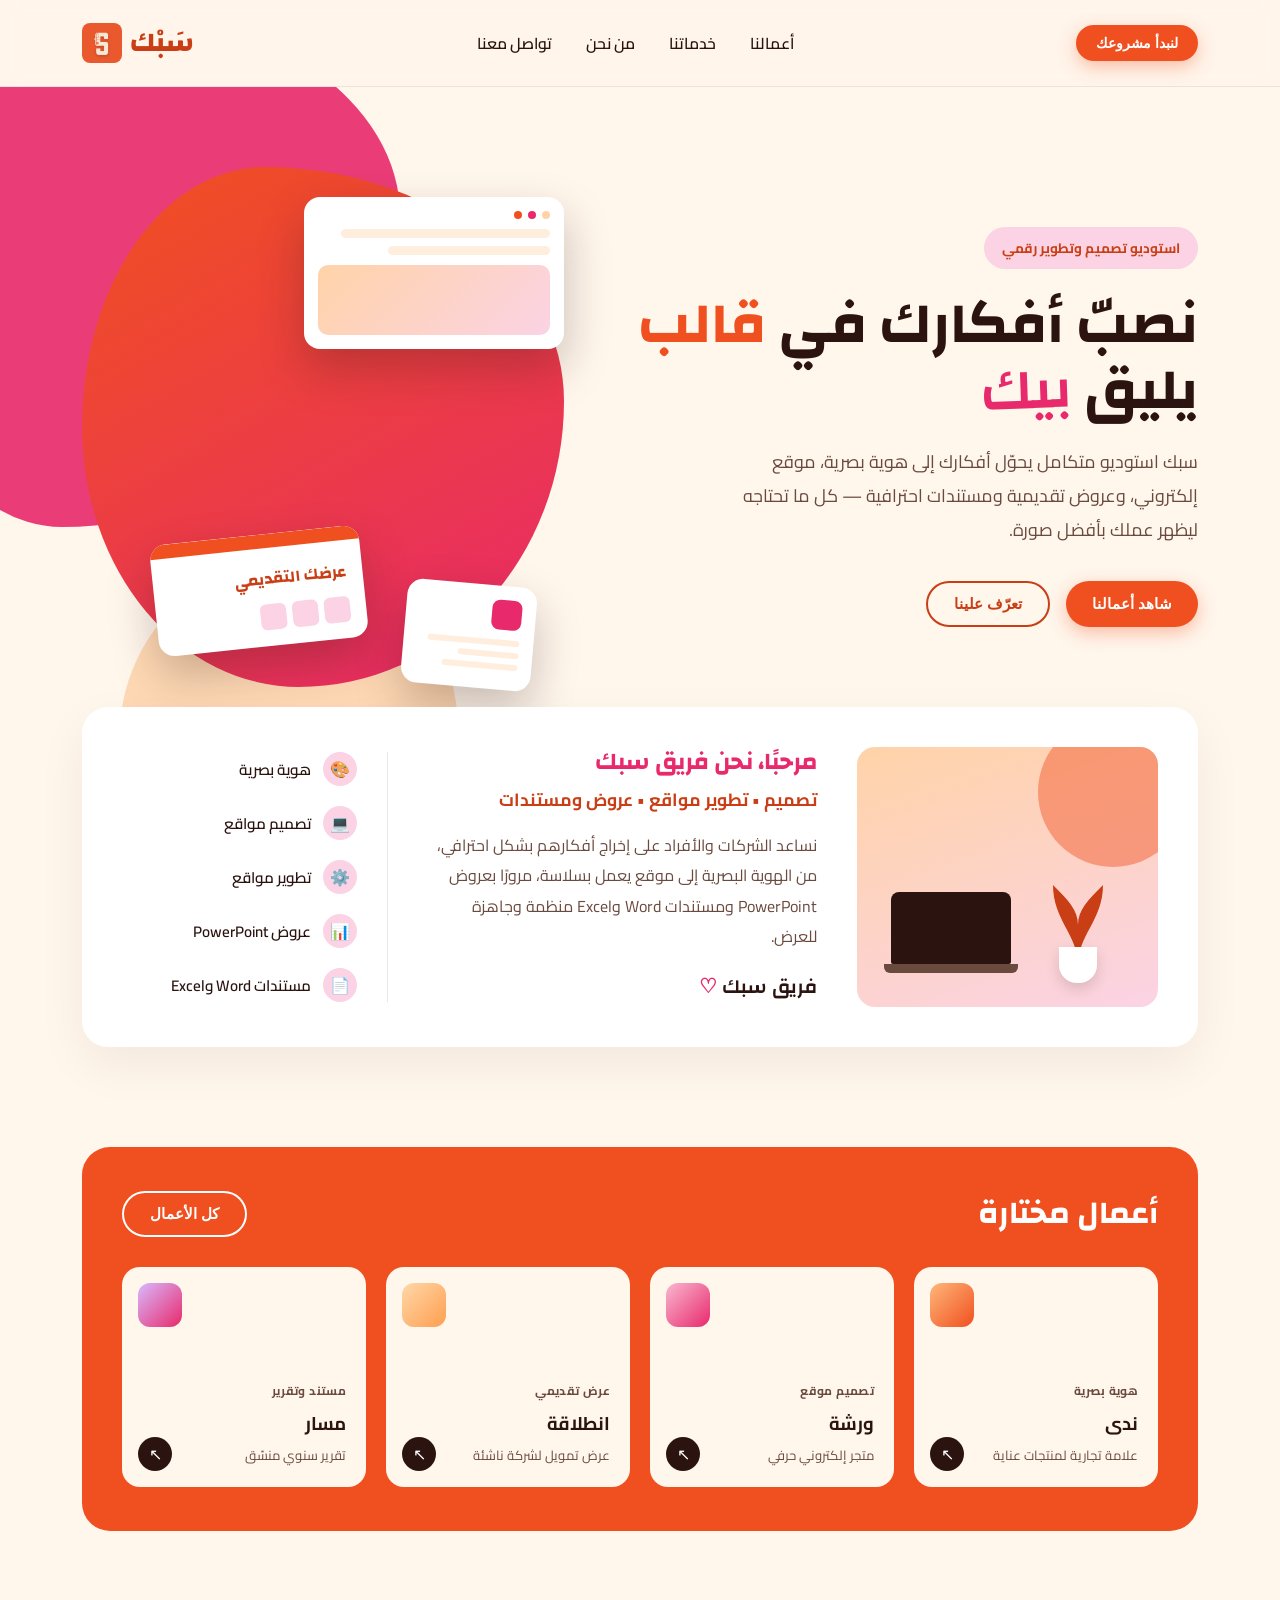
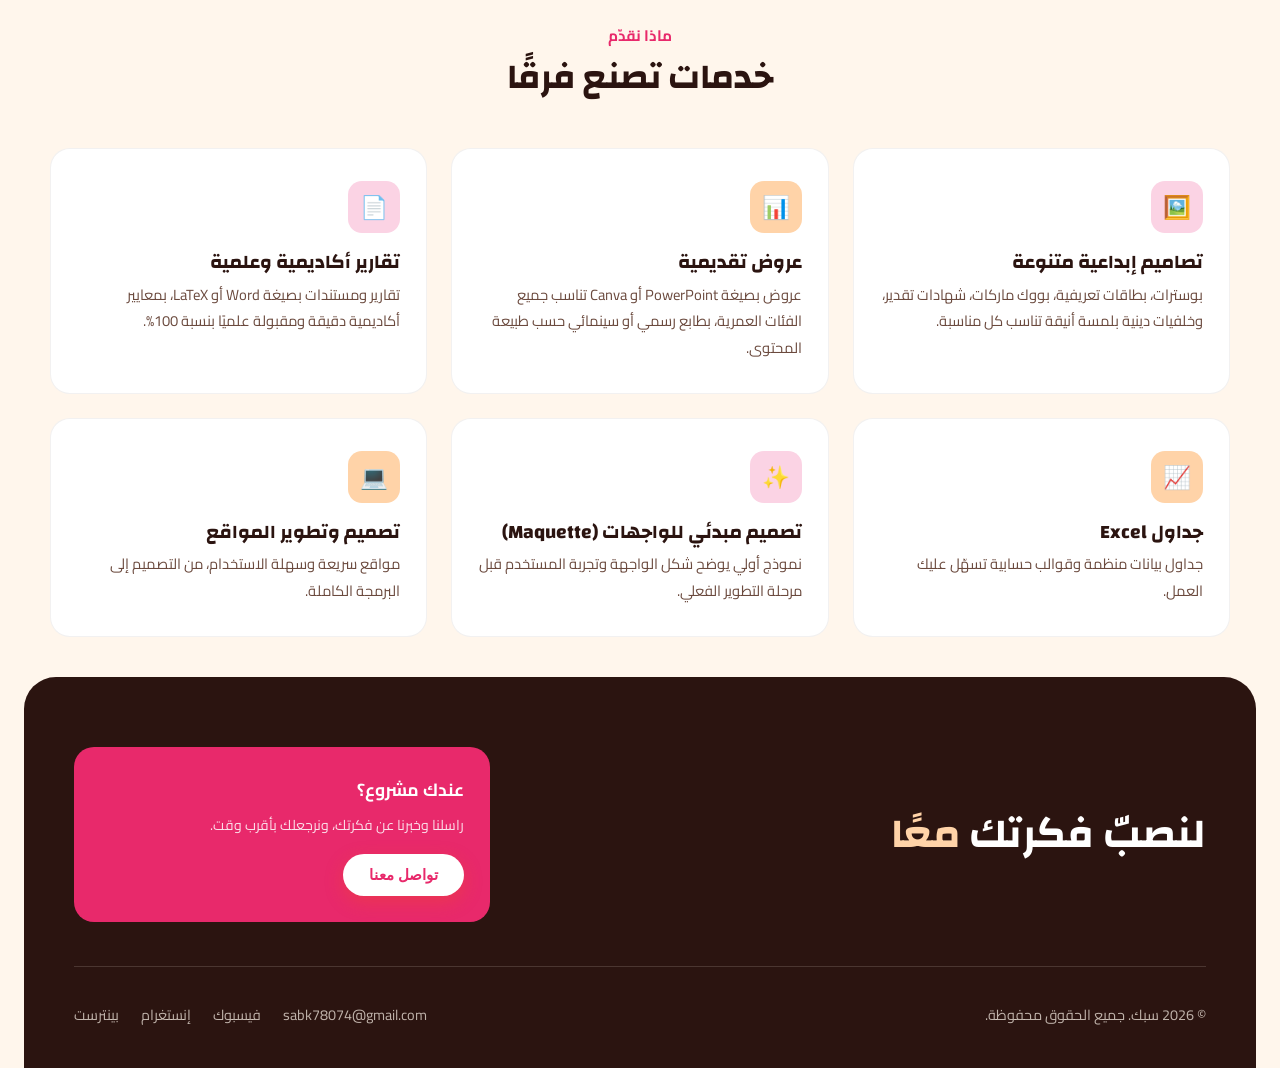
==== commit 7acccfc7: "mirdddddddddddddd" ====
--- a/SABK_Website/index.html
+++ b/SABK_Website/index.html
@@ -5,6 +5,8 @@
   <meta charset="UTF-8">
   <meta name="viewport" content="width=device-width, initial-scale=1.0">
   <title>سبك | استوديو تصميم وتطوير</title>
+  <link rel="icon" type="image/png" href="/assets/logo-S.png">
+  <link rel="apple-touch-icon" href="assets/logo-S.png">
   <link rel="preconnect" href="https://fonts.googleapis.com">
   <link rel="preconnect" href="https://fonts.gstatic.com" crossorigin>
   <link rel="stylesheet" href="styles.css">
@@ -26,7 +28,10 @@
         <li><a href="#about">من نحن</a></li>
         <li><a href="#contact">تواصل معنا</a></li>
       </ul>
-      <div class="logo">سبك<span>.</span></div>
+      <div class="logo">
+        سَبْك
+        <span class="nav-logo"><img src="assets/logo-S.png" alt="سبك"></span>
+      </div>
       <button class="menu-toggle">☰</button>
     </nav>
   </header>
--- a/SABK_Website/styles.css
+++ b/SABK_Website/styles.css
@@ -43,6 +43,13 @@
 
 ul {
     list-style: none;
+}
+
+.nav-logo img {
+    width: 40px;
+    height: 40px;
+    object-fit: cover;
+    border-radius: 20%;
 }
 
 img {
